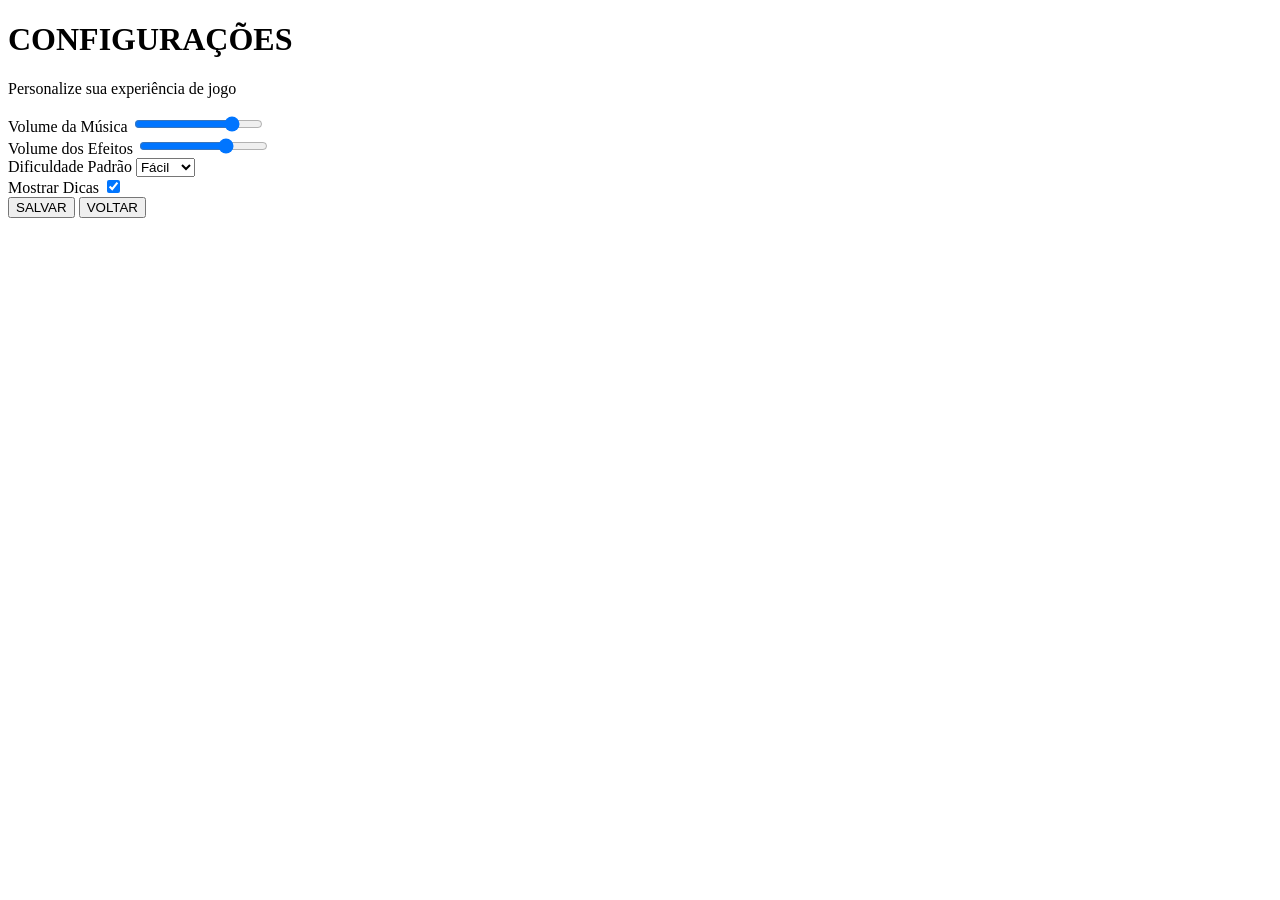
==== Tl_config.html @ acf61763 "AB#10s" ====
<!DOCTYPE html>
<html lang="pt-BR">
<head>
    <meta charset="UTF-8">
    <meta name="viewport" content="width=device-width, initial-scale=1.0">
    <title>Configurações - Traffic Logic</title>

    <link rel="stylesheet" href="css/configuracoes.css">

    <link href="https://fonts.googleapis.com/css2?family=Orbitron:wght@700&family=Rajdhani:wght@400;600&display=swap" rel="stylesheet">
</head>
<body>

    <div class="config-container">

        <h1 class="titulo">CONFIGURAÇÕES</h1>
        <p class="subtitulo">Personalize sua experiência de jogo</p>

        <div class="config-box">

            <div class="opcao">
                <label>Volume da Música</label>
                <input type="range" min="0" max="100" value="80">
            </div>

            <div class="opcao">
                <label>Volume dos Efeitos</label>
                <input type="range" min="0" max="100" value="70">
            </div>

            <div class="opcao">
                <label>Dificuldade Padrão</label>
                <select>
                    <option>Fácil</option>
                    <option>Médio</option>
                    <option>Difícil</option>
                </select>
            </div>

            <div class="opcao">
                <label>Mostrar Dicas</label>
                <input type="checkbox" checked>
            </div>

        </div>

        <div class="botoes">
            <button class="btn salvar">SALVAR</button>
            <button class="btn voltar">VOLTAR</button>
        </div>

    </div>

</body>
</html>
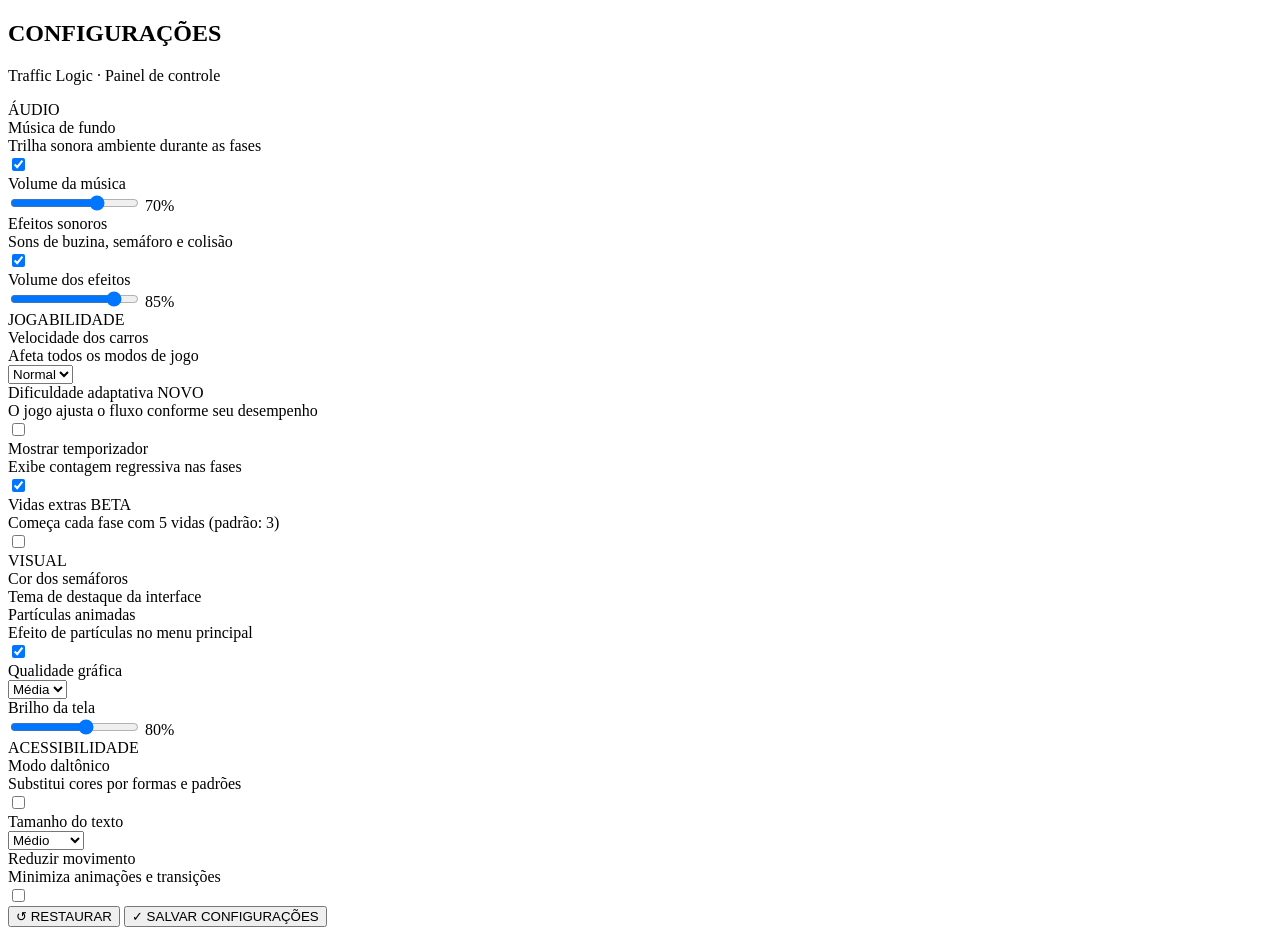
==== commit 6be9e0ff: "AB#10" ====
--- a/Tl_config.html
+++ b/Tl_config.html
@@ -5,51 +5,287 @@
     <meta name="viewport" content="width=device-width, initial-scale=1.0">
     <title>Configurações - Traffic Logic</title>
 
-    <link rel="stylesheet" href="css/configuracoes.css">
+    <link rel="stylesheet" href="configuracoes.css">
 
-    <link href="https://fonts.googleapis.com/css2?family=Orbitron:wght@700&family=Rajdhani:wght@400;600&display=swap" rel="stylesheet">
+    <link href="https://fonts.googleapis.com/css2?family=Orbitron:wght@700;900&family=Rajdhani:wght@400;500;600&display=swap";
+  >
 </head>
-<body>
-
-    <div class="config-container">
-
-        <h1 class="titulo">CONFIGURAÇÕES</h1>
-        <p class="subtitulo">Personalize sua experiência de jogo</p>
-
-        <div class="config-box">
-
-            <div class="opcao">
-                <label>Volume da Música</label>
-                <input type="range" min="0" max="100" value="80">
-            </div>
-
-            <div class="opcao">
-                <label>Volume dos Efeitos</label>
-                <input type="range" min="0" max="100" value="70">
-            </div>
-
-            <div class="opcao">
-                <label>Dificuldade Padrão</label>
-                <select>
-                    <option>Fácil</option>
-                    <option>Médio</option>
-                    <option>Difícil</option>
-                </select>
-            </div>
-
-            <div class="opcao">
-                <label>Mostrar Dicas</label>
-                <input type="checkbox" checked>
-            </div>
-
-        </div>
-
-        <div class="botoes">
-            <button class="btn salvar">SALVAR</button>
-            <button class="btn voltar">VOLTAR</button>
-        </div>
-
+<body>  
+  <div class="tl-wrap">
+    <div class="cfg-inner">
+  
+      <div class="cfg-header">
+        <div class="semaforo">
+          <span class="s-light red"></span>
+          <span class="s-light yellow"></span>
+          <span class="s-light green"></span>
+        </div>
+        <div class="cfg-title-block">
+          <h2>CONFIGURAÇÕES</h2>
+          <p>Traffic Logic · Painel de controle</p>
+        </div>
+      </div>
+  
+      <!-- ÁUDIO -->
+      <div class="cfg-section">
+        <div class="section-label"><span class="section-label-dot"></span>ÁUDIO</div>
+  
+        <div class="cfg-row">
+          <div class="cfg-row-left">
+            <div class="row-name">Música de fundo</div>
+            <div class="row-desc">Trilha sonora ambiente durante as fases</div>
+          </div>
+          <label class="toggle">
+            <input type="checkbox" id="tog-music" checked onchange="syncSlider(this,'vol-music')">
+            <span class="toggle-track"></span>
+            <span class="toggle-thumb"></span>
+          </label>
+        </div>
+  
+        <div class="cfg-row">
+          <div class="cfg-row-left">
+            <div class="row-name">Volume da música</div>
+          </div>
+          <div class="cfg-slider-wrap">
+            <input type="range" class="cfg-slider" id="vol-music" min="0" max="100" value="70" step="1" oninput="updateVal(this,'val-music')">
+            <span class="slider-val" id="val-music">70%</span>
+          </div>
+        </div>
+  
+        <div class="cfg-row">
+          <div class="cfg-row-left">
+            <div class="row-name">Efeitos sonoros</div>
+            <div class="row-desc">Sons de buzina, semáforo e colisão</div>
+          </div>
+          <label class="toggle">
+            <input type="checkbox" id="tog-sfx" checked>
+            <span class="toggle-track"></span>
+            <span class="toggle-thumb"></span>
+          </label>
+        </div>
+  
+        <div class="cfg-row">
+          <div class="cfg-row-left">
+            <div class="row-name">Volume dos efeitos</div>
+          </div>
+          <div class="cfg-slider-wrap">
+            <input type="range" class="cfg-slider" id="vol-sfx" min="0" max="100" value="85" step="1" oninput="updateVal(this,'val-sfx')">
+            <span class="slider-val" id="val-sfx">85%</span>
+          </div>
+        </div>
+      </div>
+  
+      <!-- JOGABILIDADE -->
+      <div class="cfg-section">
+        <div class="section-label"><span class="section-label-dot" style="background:var(--green);box-shadow:0 0 6px var(--green)"></span>JOGABILIDADE</div>
+  
+        <div class="cfg-row">
+          <div class="cfg-row-left">
+            <div class="row-name">Velocidade dos carros</div>
+            <div class="row-desc">Afeta todos os modos de jogo</div>
+          </div>
+          <select class="cfg-select" id="sel-speed">
+            <option value="slow">Lenta</option>
+            <option value="normal" selected>Normal</option>
+            <option value="fast">Rápida</option>
+            <option value="insane">Insana</option>
+          </select>
+        </div>
+  
+        <div class="cfg-row">
+          <div class="cfg-row-left">
+            <div class="row-name">Dificuldade adaptativa <span class="tag-badge tag-new">NOVO</span></div>
+            <div class="row-desc">O jogo ajusta o fluxo conforme seu desempenho</div>
+          </div>
+          <label class="toggle">
+            <input type="checkbox" id="tog-adaptive">
+            <span class="toggle-track"></span>
+            <span class="toggle-thumb"></span>
+          </label>
+        </div>
+  
+        <div class="cfg-row">
+          <div class="cfg-row-left">
+            <div class="row-name">Mostrar temporizador</div>
+            <div class="row-desc">Exibe contagem regressiva nas fases</div>
+          </div>
+          <label class="toggle">
+            <input type="checkbox" id="tog-timer" checked>
+            <span class="toggle-track"></span>
+            <span class="toggle-thumb"></span>
+          </label>
+        </div>
+  
+        <div class="cfg-row">
+          <div class="cfg-row-left">
+            <div class="row-name">Vidas extras <span class="tag-badge tag-exp">BETA</span></div>
+            <div class="row-desc">Começa cada fase com 5 vidas (padrão: 3)</div>
+          </div>
+          <label class="toggle">
+            <input type="checkbox" id="tog-lives">
+            <span class="toggle-track"></span>
+            <span class="toggle-thumb"></span>
+          </label>
+        </div>
+      </div>
+  
+      <!-- VISUAL -->
+      <div class="cfg-section">
+        <div class="section-label"><span class="section-label-dot" style="background:var(--yellow);box-shadow:0 0 6px var(--yellow)"></span>VISUAL</div>
+  
+        <div class="cfg-row">
+          <div class="cfg-row-left">
+            <div class="row-name">Cor dos semáforos</div>
+            <div class="row-desc">Tema de destaque da interface</div>
+          </div>
+          <div class="color-row" id="color-chips">
+            <span class="color-chip active" style="background:#5b6ef5" data-color="blue" onclick="pickColor(this)"></span>
+            <span class="color-chip" style="background:#27ae60" data-color="green" onclick="pickColor(this)"></span>
+            <span class="color-chip" style="background:#e74c3c" data-color="red" onclick="pickColor(this)"></span>
+            <span class="color-chip" style="background:#f0a500" data-color="yellow" onclick="pickColor(this)"></span>
+            <span class="color-chip" style="background:#a855f7" data-color="purple" onclick="pickColor(this)"></span>
+          </div>
+        </div>
+  
+        <div class="cfg-row">
+          <div class="cfg-row-left">
+            <div class="row-name">Partículas animadas</div>
+            <div class="row-desc">Efeito de partículas no menu principal</div>
+          </div>
+          <label class="toggle">
+            <input type="checkbox" id="tog-particles" checked>
+            <span class="toggle-track"></span>
+            <span class="toggle-thumb"></span>
+          </label>
+        </div>
+  
+        <div class="cfg-row">
+          <div class="cfg-row-left">
+            <div class="row-name">Qualidade gráfica</div>
+          </div>
+          <select class="cfg-select" id="sel-quality">
+            <option value="low">Baixa</option>
+            <option value="med" selected>Média</option>
+            <option value="high">Alta</option>
+          </select>
+        </div>
+  
+        <div class="cfg-row">
+          <div class="cfg-row-left">
+            <div class="row-name">Brilho da tela</div>
+          </div>
+          <div class="cfg-slider-wrap">
+            <input type="range" class="cfg-slider" id="bri" min="50" max="100" value="80" step="1" oninput="updateVal(this,'val-bri')">
+            <span class="slider-val" id="val-bri">80%</span>
+          </div>
+        </div>
+      </div>
+  
+      <!-- ACESSIBILIDADE -->
+      <div class="cfg-section">
+        <div class="section-label"><span class="section-label-dot" style="background:var(--red);box-shadow:0 0 6px var(--red)"></span>ACESSIBILIDADE</div>
+  
+        <div class="cfg-row">
+          <div class="cfg-row-left">
+            <div class="row-name">Modo daltônico</div>
+            <div class="row-desc">Substitui cores por formas e padrões</div>
+          </div>
+          <label class="toggle">
+            <input type="checkbox" id="tog-colorblind">
+            <span class="toggle-track"></span>
+            <span class="toggle-thumb"></span>
+          </label>
+        </div>
+  
+        <div class="cfg-row">
+          <div class="cfg-row-left">
+            <div class="row-name">Tamanho do texto</div>
+          </div>
+          <select class="cfg-select" id="sel-font">
+            <option value="sm">Pequeno</option>
+            <option value="md" selected>Médio</option>
+            <option value="lg">Grande</option>
+          </select>
+        </div>
+  
+        <div class="cfg-row">
+          <div class="cfg-row-left">
+            <div class="row-name">Reduzir movimento</div>
+            <div class="row-desc">Minimiza animações e transições</div>
+          </div>
+          <label class="toggle">
+            <input type="checkbox" id="tog-motion">
+            <span class="toggle-track"></span>
+            <span class="toggle-thumb"></span>
+          </label>
+        </div>
+      </div>
+  
+      <div class="btn-row">
+        <button class="btn-cfg btn-reset" onclick="resetSettings()">↺ RESTAURAR</button>
+        <button class="btn-cfg btn-save" onclick="saveSettings()">✓ SALVAR CONFIGURAÇÕES</button>
+      </div>
+  
     </div>
-
-</body>
-</html>+  
+    <div class="toast" id="toast"></div>
+  </div>
+  
+  <script>
+    function updateVal(slider, outId) {
+      document.getElementById(outId).textContent = slider.value + '%';
+    }
+  
+    function syncSlider(toggle, sliderId) {
+      const s = document.getElementById(sliderId);
+      if (s) s.disabled = !toggle.checked;
+    }
+  
+    function pickColor(el) {
+      document.querySelectorAll('.color-chip').forEach(c => c.classList.remove('active'));
+      el.classList.add('active');
+    }
+  
+    function showToast(msg, color) {
+      const t = document.getElementById('toast');
+      t.textContent = msg;
+      t.style.background = color === 'green'
+        ? 'rgba(39,174,96,0.12)' : 'rgba(231,76,60,0.12)';
+      t.style.borderColor = color === 'green'
+        ? 'rgba(39,174,96,0.4)' : 'rgba(231,76,60,0.4)';
+      t.style.color = color === 'green' ? '#27ae60' : '#e74c3c';
+      t.style.boxShadow = color === 'green'
+        ? '0 0 20px rgba(39,174,96,0.2)' : '0 0 20px rgba(231,76,60,0.2)';
+      t.classList.add('show');
+      setTimeout(() => t.classList.remove('show'), 2400);
+    }
+  
+    function saveSettings() {
+      showToast('✓  CONFIGURAÇÕES SALVAS', 'green');
+    }
+  
+    function resetSettings() {
+      document.getElementById('tog-music').checked = true;
+      document.getElementById('tog-sfx').checked = true;
+      document.getElementById('tog-adaptive').checked = false;
+      document.getElementById('tog-timer').checked = true;
+      document.getElementById('tog-lives').checked = false;
+      document.getElementById('tog-particles').checked = true;
+      document.getElementById('tog-colorblind').checked = false;
+      document.getElementById('tog-motion').checked = false;
+      document.getElementById('vol-music').value = 70;
+      document.getElementById('val-music').textContent = '70%';
+      document.getElementById('vol-sfx').value = 85;
+      document.getElementById('val-sfx').textContent = '85%';
+      document.getElementById('bri').value = 80;
+      document.getElementById('val-bri').textContent = '80%';
+      document.getElementById('sel-speed').value = 'normal';
+      document.getElementById('sel-quality').value = 'med';
+      document.getElementById('sel-font').value = 'md';
+      document.querySelectorAll('.color-chip').forEach(c => c.classList.remove('active'));
+      document.querySelector('.color-chip[data-color="blue"]').classList.add('active');
+      showToast('↺  CONFIGURAÇÕES RESTAURADAS', 'red');
+    }
+  </script>
+  <body>
+ </html>
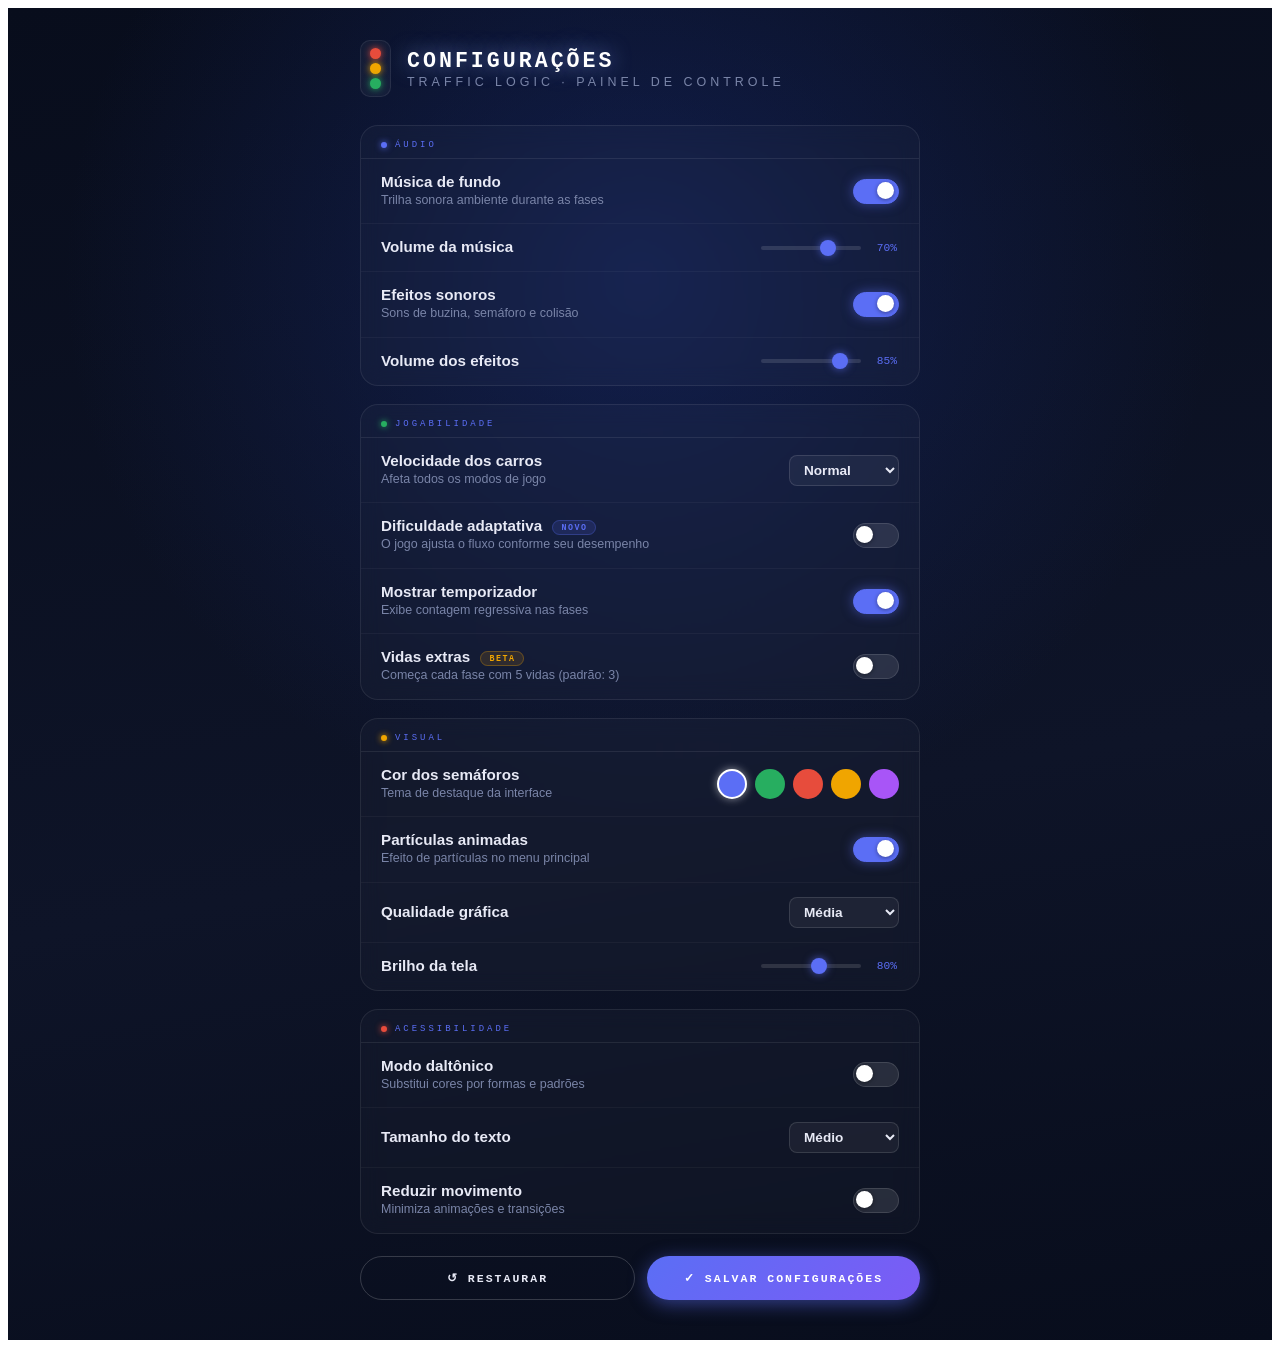
==== commit 56d9fe0d: "AB#10" ====
--- a/Tl_config.html
+++ b/Tl_config.html
@@ -5,7 +5,7 @@
     <meta name="viewport" content="width=device-width, initial-scale=1.0">
     <title>Configurações - Traffic Logic</title>
 
-    <link rel="stylesheet" href="configuracoes.css">
+    <link rel="stylesheet" href="assets/css/configuracoes.css">
 
     <link href="https://fonts.googleapis.com/css2?family=Orbitron:wght@700;900&family=Rajdhani:wght@400;500;600&display=swap";
   >
--- a/assets/css/configuracoes.css
+++ b/assets/css/configuracoes.css
@@ -0,0 +1,354 @@
+    .tl-wrap {
+      --red: #e74c3c;
+      --yellow: #f0a500;
+      --green: #27ae60;
+      --blue: #5b6ef5;
+      --dark: #080d1c;
+      --dark2: #0e1428;
+      --border: rgba(255,255,255,0.08);
+      --text: #e8eaf6;
+      --muted: #7a85a8;
+      --ff-title: 'Orbitron', monospace;
+      --ff-body: 'Rajdhani', sans-serif;
+      background: linear-gradient(170deg, #080d1c 0%, #0e1428 60%, #080d1c 100%);
+      padding: 32px 20px 40px;
+      font-family: var(--ff-body);
+      color: var(--text);
+      min-height: 100vh;
+      position: relative;
+      overflow: hidden;
+    }
+  
+    .tl-wrap::before {
+      content: '';
+      position: absolute;
+      inset: 0;
+      background: radial-gradient(ellipse 65% 60% at 50% 20%, rgba(25,45,120,0.5) 0%, transparent 70%);
+      pointer-events: none;
+    }
+  
+    .cfg-inner {
+      max-width: 560px;
+      margin: 0 auto;
+      position: relative;
+      z-index: 1;
+      animation: riseIn 0.6s cubic-bezier(.22,1,.36,1) both;
+    }
+  
+    @keyframes riseIn {
+      from { opacity: 0; transform: translateY(28px); }
+      to   { opacity: 1; transform: translateY(0); }
+    }
+  
+    .cfg-header {
+      display: flex;
+      align-items: center;
+      gap: 16px;
+      margin-bottom: 28px;
+    }
+  
+    .semaforo {
+      display: flex;
+      flex-direction: column;
+      gap: 4px;
+      background: rgba(255,255,255,0.04);
+      border: 1px solid var(--border);
+      border-radius: 10px;
+      padding: 7px 9px;
+      flex-shrink: 0;
+    }
+  
+    .s-light {
+      display: block;
+      width: 11px; height: 11px;
+      border-radius: 50%;
+    }
+  
+    .s-light.red    { background: var(--red);    box-shadow: 0 0 7px var(--red); }
+    .s-light.yellow { background: var(--yellow); box-shadow: 0 0 7px var(--yellow); }
+    .s-light.green  { background: var(--green);  box-shadow: 0 0 7px var(--green); }
+  
+    .cfg-title-block h2 {
+      font-family: var(--ff-title);
+      font-size: 1.35rem;
+      font-weight: 700;
+      letter-spacing: 3px;
+      color: #fff;
+      text-shadow: 0 0 20px rgba(140,170,255,0.7);
+      margin: 0 0 2px;
+    }
+  
+    .cfg-title-block p {
+      font-size: 0.78rem;
+      letter-spacing: 4px;
+      color: var(--muted);
+      text-transform: uppercase;
+      margin: 0;
+    }
+  
+    .cfg-section {
+      margin-bottom: 18px;
+      background: rgba(255,255,255,0.025);
+      border: 1px solid var(--border);
+      border-radius: 18px;
+      overflow: hidden;
+      backdrop-filter: blur(10px);
+      transition: border-color 0.2s;
+    }
+  
+    .cfg-section:hover {
+      border-color: rgba(91,110,245,0.25);
+    }
+  
+    .section-label {
+      font-family: var(--ff-title);
+      font-size: 0.56rem;
+      letter-spacing: 3px;
+      color: var(--blue);
+      text-transform: uppercase;
+      padding: 14px 20px 8px;
+      border-bottom: 1px solid var(--border);
+      display: flex;
+      align-items: center;
+      gap: 8px;
+    }
+  
+    .section-label-dot {
+      width: 6px; height: 6px;
+      border-radius: 50%;
+      background: var(--blue);
+      box-shadow: 0 0 6px var(--blue);
+      flex-shrink: 0;
+    }
+  
+    .cfg-row {
+      display: flex;
+      align-items: center;
+      justify-content: space-between;
+      padding: 14px 20px;
+      border-bottom: 1px solid rgba(255,255,255,0.04);
+      gap: 16px;
+      transition: background 0.15s;
+    }
+  
+    .cfg-row:last-child { border-bottom: none; }
+    .cfg-row:hover { background: rgba(91,110,245,0.04); }
+  
+    .cfg-row-left { flex: 1; min-width: 0; }
+  
+    .row-name {
+      font-size: 0.95rem;
+      font-weight: 600;
+      color: var(--text);
+      margin-bottom: 2px;
+    }
+  
+    .row-desc {
+      font-size: 0.78rem;
+      color: var(--muted);
+      line-height: 1.4;
+    }
+  
+    /* Toggle switch */
+    .toggle {
+      position: relative;
+      width: 46px; height: 25px;
+      flex-shrink: 0;
+      cursor: pointer;
+    }
+  
+    .toggle input { display: none; }
+  
+    .toggle-track {
+      position: absolute;
+      inset: 0;
+      background: rgba(255,255,255,0.1);
+      border: 1px solid rgba(255,255,255,0.12);
+      border-radius: 50px;
+      transition: background 0.22s, border-color 0.22s;
+    }
+  
+    .toggle-thumb {
+      position: absolute;
+      top: 3px; left: 3px;
+      width: 17px; height: 17px;
+      background: #fff;
+      border-radius: 50%;
+      transition: transform 0.22s cubic-bezier(.22,1,.36,1), background 0.22s;
+      box-shadow: 0 1px 4px rgba(0,0,0,0.4);
+    }
+  
+    .toggle input:checked ~ .toggle-track {
+      background: var(--blue);
+      border-color: var(--blue);
+      box-shadow: 0 0 12px rgba(91,110,245,0.5);
+    }
+  
+    .toggle input:checked ~ .toggle-thumb {
+      transform: translateX(21px);
+      background: #fff;
+    }
+  
+    /* Slider */
+    .cfg-slider-wrap {
+      display: flex;
+      align-items: center;
+      gap: 10px;
+      flex-shrink: 0;
+      width: 140px;
+    }
+  
+    .cfg-slider {
+      -webkit-appearance: none;
+      appearance: none;
+      width: 100px;
+      height: 4px;
+      border-radius: 2px;
+      background: rgba(255,255,255,0.12);
+      outline: none;
+      cursor: pointer;
+      position: relative;
+    }
+  
+    .cfg-slider::-webkit-slider-thumb {
+      -webkit-appearance: none;
+      width: 16px; height: 16px;
+      border-radius: 50%;
+      background: var(--blue);
+      box-shadow: 0 0 8px rgba(91,110,245,0.7);
+      cursor: pointer;
+      transition: transform 0.12s;
+    }
+  
+    .cfg-slider::-webkit-slider-thumb:hover { transform: scale(1.2); }
+  
+    .slider-val {
+      font-family: var(--ff-title);
+      font-size: 0.7rem;
+      color: var(--blue);
+      min-width: 24px;
+      text-align: right;
+    }
+  
+    /* Select */
+    .cfg-select {
+      background: rgba(255,255,255,0.05);
+      border: 1px solid rgba(255,255,255,0.12);
+      border-radius: 8px;
+      color: var(--text);
+      font-family: var(--ff-body);
+      font-size: 0.85rem;
+      font-weight: 600;
+      padding: 6px 10px;
+      cursor: pointer;
+      outline: none;
+      transition: border-color 0.15s;
+      min-width: 110px;
+    }
+  
+    .cfg-select option { background: #0e1428; }
+    .cfg-select:focus { border-color: var(--blue); }
+  
+    /* Color pickers */
+    .color-row {
+      display: flex;
+      gap: 8px;
+      flex-shrink: 0;
+    }
+  
+    .color-chip {
+      width: 26px; height: 26px;
+      border-radius: 50%;
+      cursor: pointer;
+      border: 2px solid transparent;
+      transition: transform 0.15s, border-color 0.15s;
+      flex-shrink: 0;
+    }
+  
+    .color-chip:hover { transform: scale(1.15); }
+    .color-chip.active { border-color: #fff; box-shadow: 0 0 8px rgba(255,255,255,0.5); }
+  
+    /* Separator */
+    .cfg-sep {
+      height: 1px;
+      background: var(--border);
+      margin: 4px 0;
+    }
+  
+    /* Buttons */
+    .btn-row {
+      display: flex;
+      gap: 12px;
+      margin-top: 22px;
+    }
+  
+    .btn-cfg {
+      flex: 1;
+      padding: 14px 20px;
+      border: none;
+      border-radius: 50px;
+      font-family: var(--ff-title);
+      font-size: 0.72rem;
+      font-weight: 700;
+      letter-spacing: 2px;
+      cursor: pointer;
+      transition: transform 0.12s, box-shadow 0.12s, filter 0.12s;
+    }
+  
+    .btn-cfg:hover  { transform: translateY(-2px); }
+    .btn-cfg:active { transform: scale(0.96); }
+  
+    .btn-save {
+      background: linear-gradient(135deg, #5b6ef5, #7c5bf5);
+      color: #fff;
+      box-shadow: 0 4px 18px rgba(91,110,245,0.5);
+    }
+  
+    .btn-save:hover { filter: brightness(1.15); box-shadow: 0 8px 28px rgba(91,110,245,0.7); }
+  
+    .btn-reset {
+      background: transparent;
+      color: var(--text);
+      border: 1.5px solid rgba(255,255,255,0.18);
+    }
+  
+    .btn-reset:hover { border-color: rgba(255,255,255,0.4); background: rgba(255,255,255,0.04); }
+  
+    /* Toast */
+    .toast {
+      position: fixed;
+      bottom: 28px;
+      left: 50%;
+      transform: translateX(-50%) translateY(60px);
+      background: rgba(39,174,96,0.12);
+      border: 1px solid rgba(39,174,96,0.4);
+      border-radius: 50px;
+      padding: 10px 24px;
+      font-family: var(--ff-title);
+      font-size: 0.65rem;
+      letter-spacing: 2px;
+      color: var(--green);
+      box-shadow: 0 0 20px rgba(39,174,96,0.2);
+      transition: transform 0.35s cubic-bezier(.22,1,.36,1), opacity 0.35s;
+      opacity: 0;
+      z-index: 100;
+      white-space: nowrap;
+    }
+  
+    .toast.show {
+      transform: translateX(-50%) translateY(0);
+      opacity: 1;
+    }
+  
+    .tag-badge {
+      font-family: var(--ff-title);
+      font-size: 0.52rem;
+      letter-spacing: 1.5px;
+      padding: 2px 8px;
+      border-radius: 50px;
+      margin-left: 6px;
+      vertical-align: middle;
+    }
+  
+    .tag-new { background: rgba(91,110,245,0.15); color: var(--blue); border: 1px solid rgba(91,110,245,0.3); }
+    .tag-exp { background: rgba(240,165,0,0.12); color: var(--yellow); border: 1px solid rgba(240,165,0,0.3); }
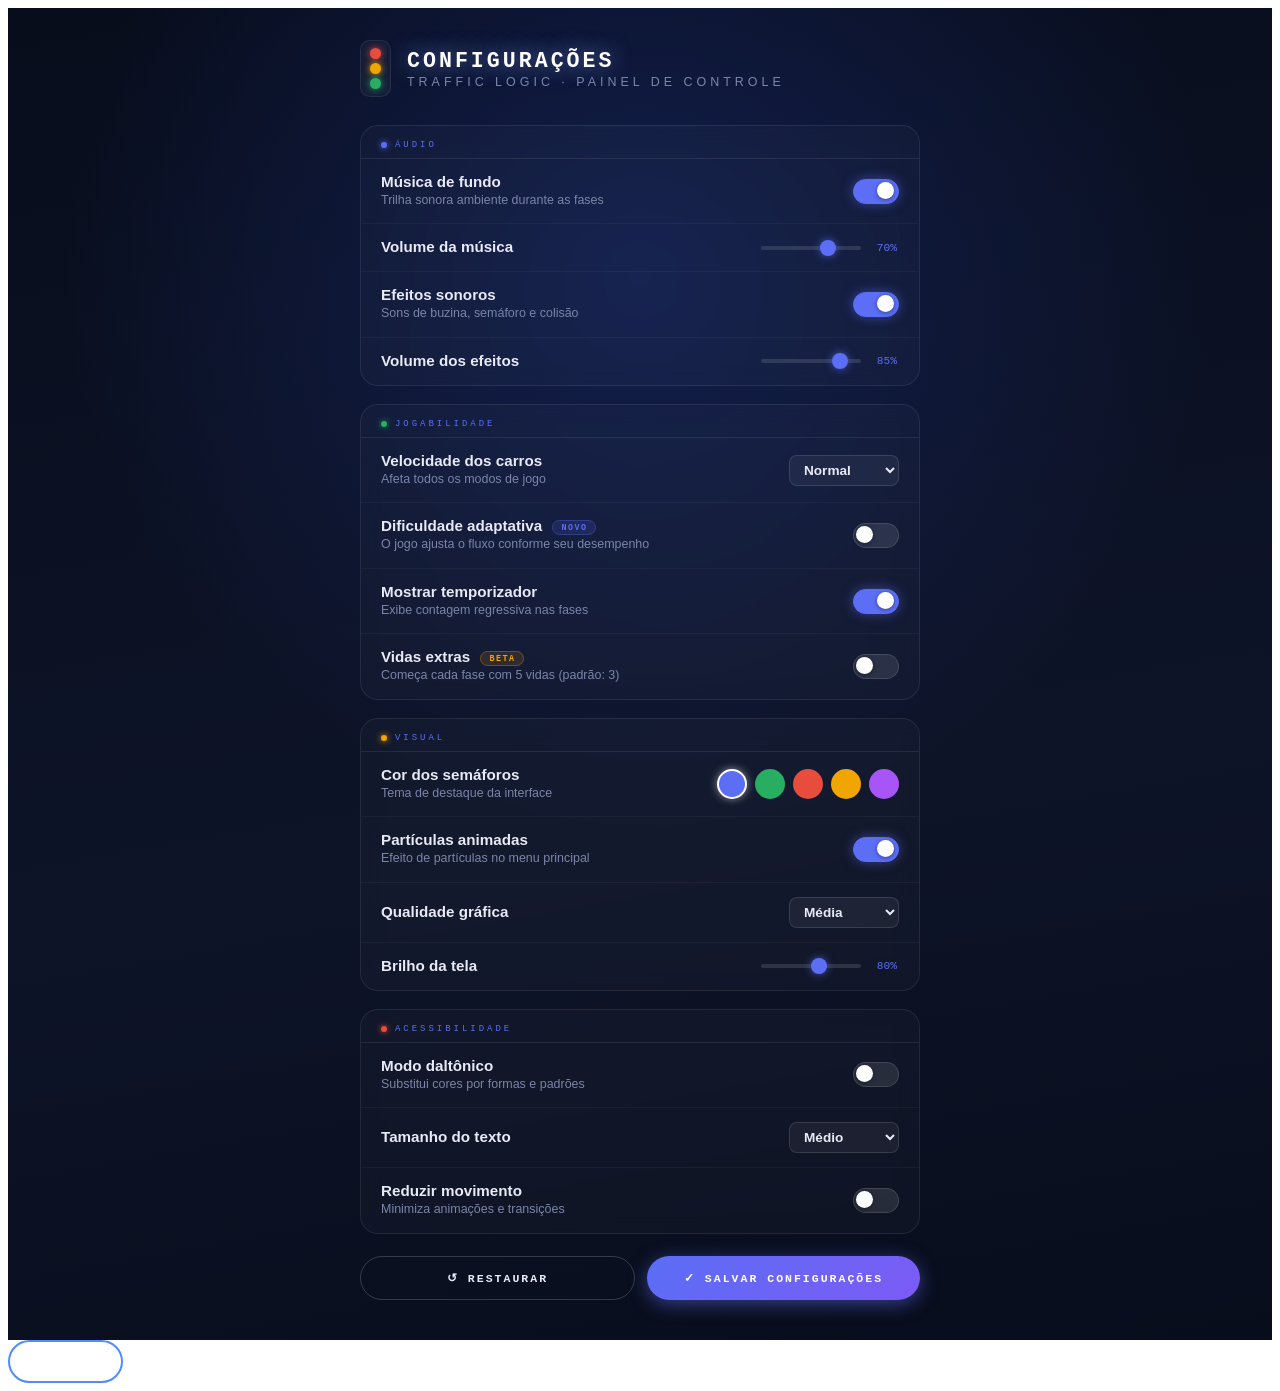
==== commit d1d60394: "AB#10" ====
--- a/Tl_config.html
+++ b/Tl_config.html
@@ -287,5 +287,8 @@
       showToast('↺  CONFIGURAÇÕES RESTAURADAS', 'red');
     }
   </script>
+  <button class="btn-voltar">
+    VOLTAR
+</button>
   <body>
  </html>
--- a/assets/css/configuracoes.css
+++ b/assets/css/configuracoes.css
@@ -351,4 +351,19 @@
     }
   
     .tag-new { background: rgba(91,110,245,0.15); color: var(--blue); border: 1px solid rgba(91,110,245,0.3); }
-    .tag-exp { background: rgba(240,165,0,0.12); color: var(--yellow); border: 1px solid rgba(240,165,0,0.3); }+    .tag-exp { background: rgba(240,165,0,0.12); color: var(--yellow); border: 1px solid rgba(240,165,0,0.3); }
+
+    .btn-voltar{
+        background:transparent;
+        color:white;
+        border:2px solid #4f8cff;
+        padding:12px 30px;
+        border-radius:30px;
+        text-decoration:none;
+        font-family:'Orbitron',sans-serif;
+        transition:.3s;
+    }
+    
+    .btn-voltar:hover{
+        background:#4f8cff;
+    }
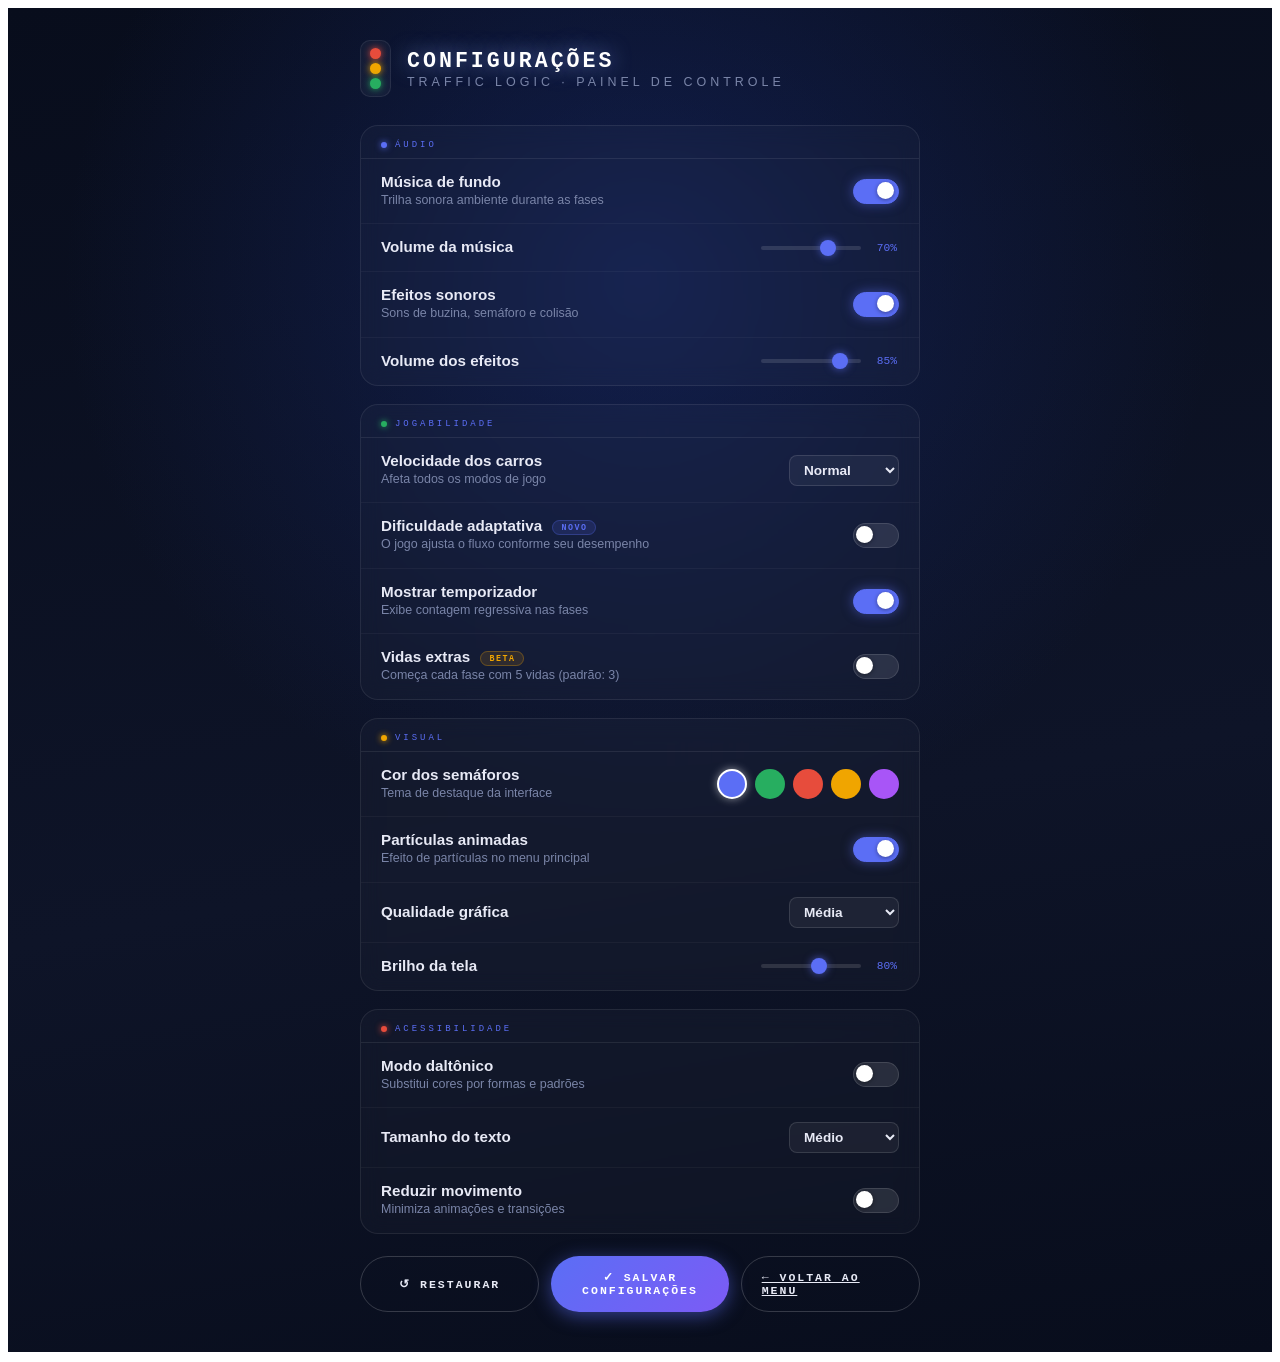
==== commit 8669a7bc: "AB#10" ====
--- a/Tl_config.html
+++ b/Tl_config.html
@@ -224,6 +224,9 @@
       <div class="btn-row">
         <button class="btn-cfg btn-reset" onclick="resetSettings()">↺ RESTAURAR</button>
         <button class="btn-cfg btn-save" onclick="saveSettings()">✓ SALVAR CONFIGURAÇÕES</button>
+        <a href="index.html" class="btn-cfg btn-reset">
+            ← VOLTAR AO MENU
+        </a>
       </div>
   
     </div>
@@ -287,8 +290,5 @@
       showToast('↺  CONFIGURAÇÕES RESTAURADAS', 'red');
     }
   </script>
-  <button class="btn-voltar">
-    VOLTAR
-</button>
   <body>
  </html>
